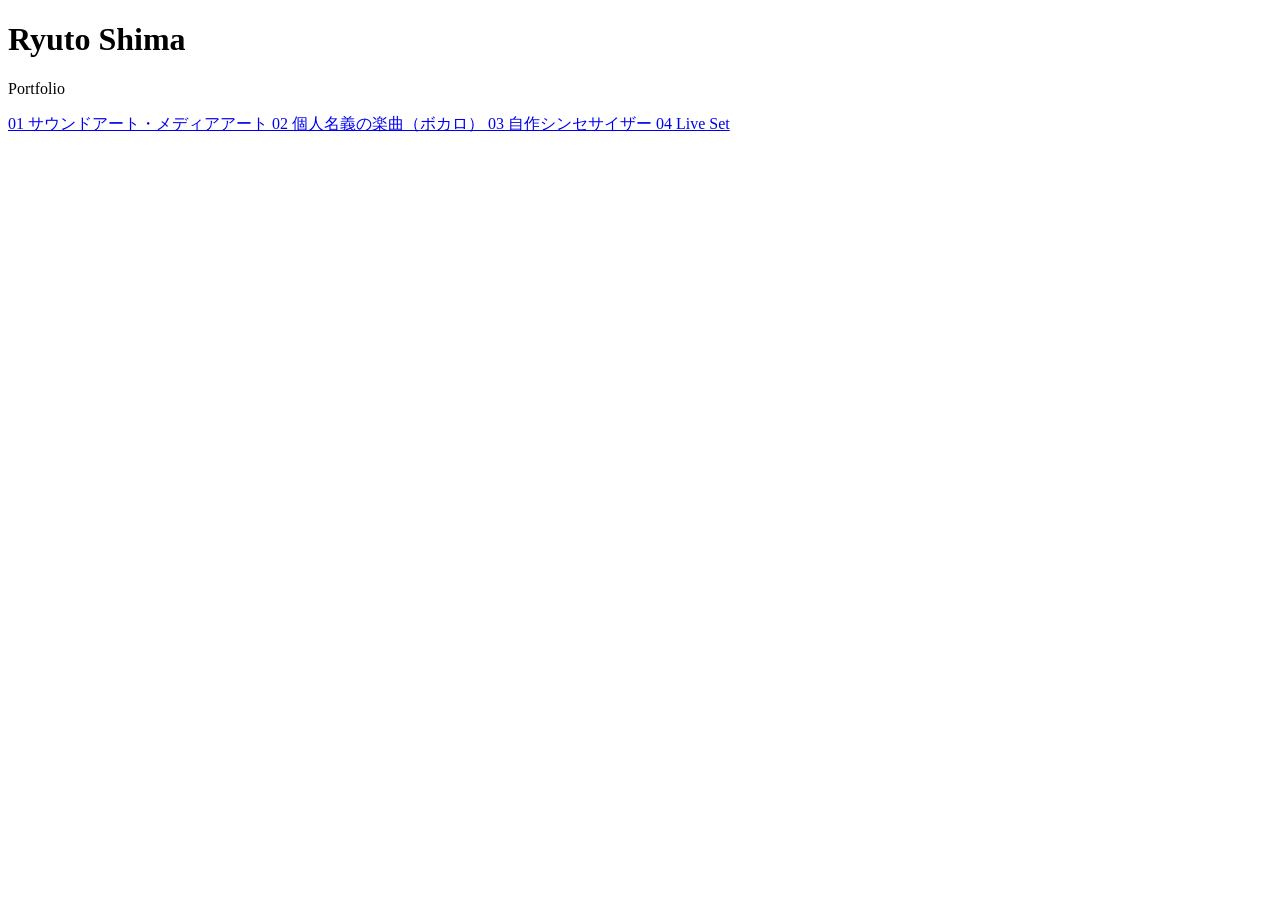
==== index.html @ 9a672da1 "Add portfolio home page" ====
<!doctype html>
<html lang="ja">
<head>
  <meta charset="utf-8">
  <meta name="viewport" content="width=device-width, initial-scale=1">
  <title>Ryuto Shima — Portfolio</title>
  <link rel="stylesheet" href="src/styles.css">
</head>
<body>
  <main class="home">
    <header class="home-header">
      <h1 class="site-title latin">Ryuto Shima</h1>
      <p class="site-subtitle latin">Portfolio</p>
    </header>

    <nav class="genre-nav" aria-label="作品ジャンル">
      <a href="genre.html?genre=sound-art">
        <span class="genre-index latin">01</span>
        <span>サウンドアート・メディアアート</span>
      </a>
      <a href="genre.html?genre=music">
        <span class="genre-index latin">02</span>
        <span>個人名義の楽曲（ボカロ）</span>
      </a>
      <a href="genre.html?genre=synth">
        <span class="genre-index latin">03</span>
        <span>自作シンセサイザー</span>
      </a>
      <a href="genre.html?genre=live-set">
        <span class="genre-index latin">04</span>
        <span class="latin">Live Set</span>
      </a>
    </nav>
  </main>
</body>
</html>
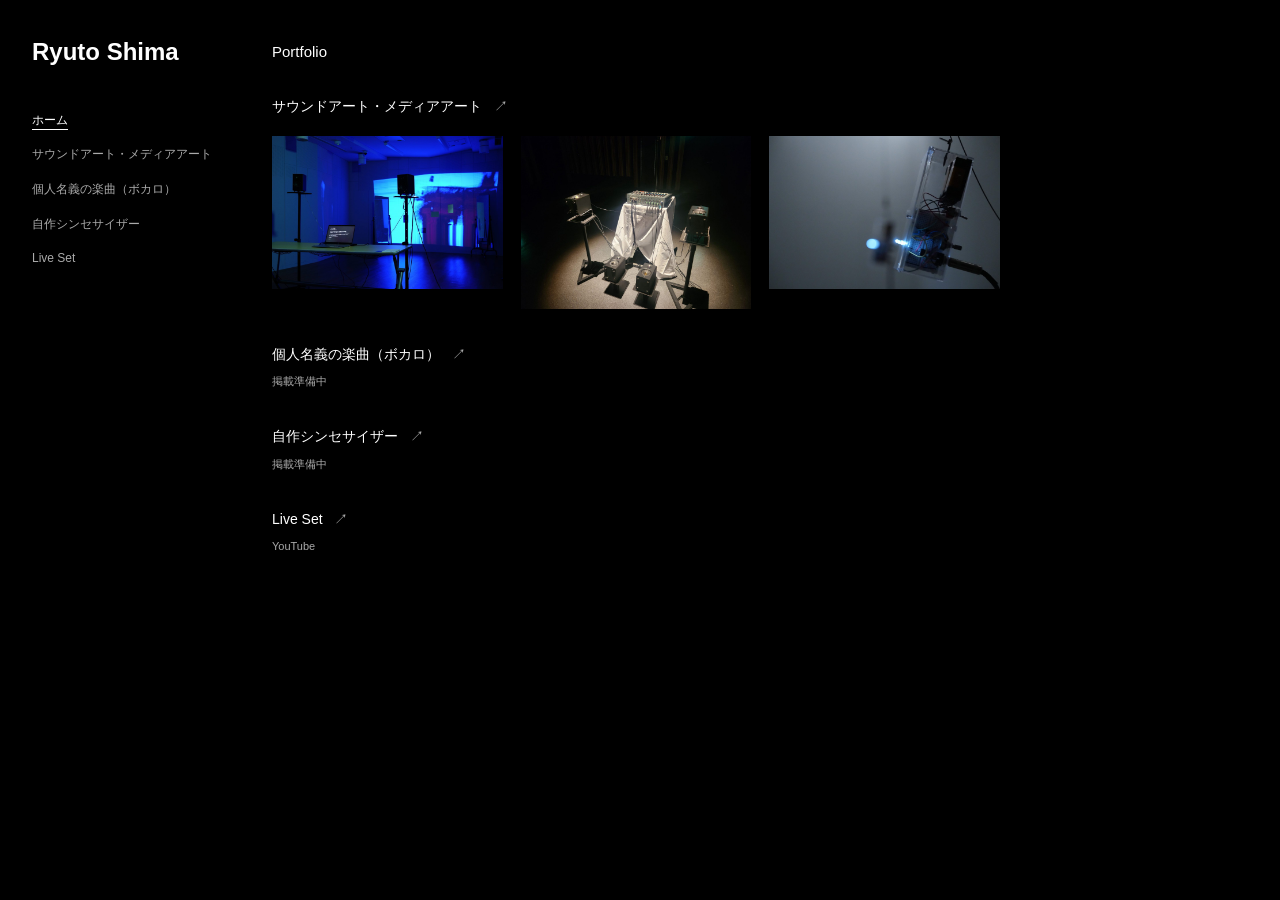
==== commit 7ca3877b: "Refine portfolio with compact grids and left navigation; document local preview" ====
--- a/index.html
+++ b/index.html
@@ -3,34 +3,50 @@
 <head>
   <meta charset="utf-8">
   <meta name="viewport" content="width=device-width, initial-scale=1">
-  <title>Ryuto Shima — Portfolio</title>
+  <title>Portfolio — Ryuto Shima</title>
   <link rel="stylesheet" href="src/styles.css">
 </head>
 <body>
-  <main class="home">
-    <header class="home-header">
-      <h1 class="site-title latin">Ryuto Shima</h1>
-      <p class="site-subtitle latin">Portfolio</p>
+  <a class="skip-link" href="#main">本文へ移動</a>
+  <div class="site-layout">
+    <header class="sidebar">
+      <a class="brand latin" href="index.html">Ryuto Shima</a>
+      <nav class="site-nav" aria-label="メインナビゲーション">
+        <a href="index.html" data-page="home">ホーム</a>
+        <a href="genre.html?genre=sound-art" data-genre="sound-art">サウンドアート・メディアアート</a>
+        <a href="genre.html?genre=music" data-genre="music">個人名義の楽曲（ボカロ）</a>
+        <a href="genre.html?genre=synth" data-genre="synth">自作シンセサイザー</a>
+        <a class="latin" href="genre.html?genre=live-set" data-genre="live-set">Live Set</a>
+      </nav>
     </header>
+    <main id="main" class="page-shell home-page" tabindex="-1">
+      <h1 class="page-title latin">Portfolio</h1>
+      <div class="genre-index">
+        <a class="genre-entry" href="genre.html?genre=sound-art">
+          <h2>サウンドアート・メディアアート <span aria-hidden="true">↗</span></h2>
+          <div class="genre-preview" aria-hidden="true">
+            <div class="work-media"><img src="assets/works/self-amplifier.jpg" alt=""></div>
+            <div class="work-media"><img src="assets/works/self-listening-circuit.jpg" alt=""></div>
+            <div class="work-media"><img src="assets/works/no-name-sound.jpg" alt=""></div>
+          </div>
+        </a>
+        <a class="genre-entry" href="genre.html?genre=music">
+          <h2>個人名義の楽曲（ボカロ） <span aria-hidden="true">↗</span></h2>
+          <p class="meta">掲載準備中</p>
+        </a>
+        <a class="genre-entry" href="genre.html?genre=synth">
+          <h2>自作シンセサイザー <span aria-hidden="true">↗</span></h2>
+          <p class="meta">掲載準備中</p>
+        </a>
+        <a class="genre-entry" href="genre.html?genre=live-set">
+          <h2 class="latin">Live Set <span aria-hidden="true">↗</span></h2>
+          <p class="meta latin">YouTube</p>
+        </a>
+      </div>
+    </main>
+  </div>
+  <script src="src/data.js"></script>
+  <script src="src/site.js"></script>
 
-    <nav class="genre-nav" aria-label="作品ジャンル">
-      <a href="genre.html?genre=sound-art">
-        <span class="genre-index latin">01</span>
-        <span>サウンドアート・メディアアート</span>
-      </a>
-      <a href="genre.html?genre=music">
-        <span class="genre-index latin">02</span>
-        <span>個人名義の楽曲（ボカロ）</span>
-      </a>
-      <a href="genre.html?genre=synth">
-        <span class="genre-index latin">03</span>
-        <span>自作シンセサイザー</span>
-      </a>
-      <a href="genre.html?genre=live-set">
-        <span class="genre-index latin">04</span>
-        <span class="latin">Live Set</span>
-      </a>
-    </nav>
-  </main>
 </body>
 </html>
--- a/src/styles.css
+++ b/src/styles.css
@@ -0,0 +1,92 @@
+* { box-sizing: border-box; }
+:root {
+  color-scheme: dark;
+  --bg: #000000;
+  --fg: #ffffff;
+  --muted: #aaaaaa;
+  --jp: "Hiragino Kaku Gothic ProN", "Yu Gothic", "YuGothic", Meiryo, sans-serif;
+  --latin: Arial, Helvetica, sans-serif;
+}
+html { background: var(--bg); }
+body {
+  margin: 0;
+  background: var(--bg);
+  color: var(--fg);
+  font-family: var(--jp);
+  font-size: 14px;
+  line-height: 1.7;
+  letter-spacing: 0;
+}
+a { color: inherit; text-decoration: none; }
+a:focus-visible { outline: 1px solid var(--fg); outline-offset: 5px; }
+.latin { font-family: var(--latin); letter-spacing: 0; }
+.skip-link { position: fixed; top: 8px; left: 8px; transform: translateY(-160%); z-index: 2; background: #000; padding: 8px; }
+.skip-link:focus { transform: none; }
+.site-layout {
+  display: grid;
+  grid-template-columns: 200px minmax(0, 1fr);
+  gap: 40px;
+  padding: 38px 32px 80px;
+}
+.sidebar { position: sticky; top: 38px; align-self: start; max-height: calc(100svh - 76px); overflow-y: auto; }
+.brand { display: inline-block; font-size: 24px; font-weight: 600; line-height: 1.2; }
+.site-nav { display: flex; flex-direction: column; align-items: flex-start; gap: 13px; margin-top: 42px; }
+.site-nav a { color: var(--muted); font-size: 12px; line-height: 1.8; overflow-wrap: anywhere; }
+.site-nav a:hover, .site-nav a[aria-current] { color: var(--fg); }
+.site-nav a[aria-current] { text-decoration: underline; text-underline-offset: 5px; }
+.page-shell { min-width: 0; padding: 0; }
+.page-title { margin: 0 0 30px; font-size: 15px; line-height: 1.8; font-weight: 500; }
+.work-grid, .genre-preview { display: grid; grid-template-columns: repeat(4, minmax(0, 1fr)); gap: 32px 18px; align-items: start; }
+.work-item { display: block; min-width: 0; }
+.work-media { aspect-ratio: 4 / 3; width: 100%; }
+.work-media img { display: block; width: 100%; height: 100%; object-fit: contain; object-position: left top; }
+.work-item-title { margin: 9px 0 0; font-size: 13px; font-weight: 500; line-height: 1.6; overflow-wrap: anywhere; }
+.work-item-title:first-child { margin-top: 0; }
+.meta { margin: 6px 0 0; color: var(--muted); font-size: 11px; line-height: 1.7; }
+.work-media + .meta { margin-top: 9px; }
+.meta + .work-item-title { margin-top: 3px; }
+.work-item:hover .work-item-title, .genre-entry:hover h2, .back-link:hover { text-decoration: underline; text-underline-offset: 4px; }
+.status-text { margin: 0; color: var(--muted); font-size: 13px; }
+.genre-index { display: flex; flex-direction: column; gap: 34px; }
+.genre-entry { display: block; }
+.genre-entry h2 { margin: 0; font-size: 14px; font-weight: 500; line-height: 1.7; }
+.genre-entry h2 span { display: inline-block; margin-left: 8px; color: var(--muted); }
+.genre-preview { margin-top: 17px; }
+.work-page { max-width: 1120px; }
+.back-link { display: inline-block; margin-bottom: 28px; color: var(--muted); font-size: 12px; }
+.work-title { margin: 0 0 28px; font-size: 22px; font-weight: 500; line-height: 1.5; overflow-wrap: anywhere; }
+.work-meta { margin: -18px 0 28px; }
+.work-stack { display: flex; flex-direction: column; align-items: flex-start; gap: 28px; }
+.work-photo { width: 100%; margin: 0; }
+.work-photo img { display: block; width: auto; max-width: 100%; height: auto; max-height: 85svh; }
+.external-link { font-size: 14px; text-decoration: underline; text-underline-offset: 5px; }
+.work-description { max-width: 44rem; font-size: 14px; line-height: 1.9; white-space: pre-line; overflow-wrap: anywhere; }
+.work-description p { margin: 0 0 1.5em; }
+.work-description p:last-child { margin-bottom: 0; }
+@media (min-width: 1440px) {
+  .work-grid, .genre-preview { grid-template-columns: repeat(5, minmax(0, 1fr)); }
+}
+@media (min-width: 761px) and (max-width: 1099px) {
+  .site-layout { grid-template-columns: 170px minmax(0, 1fr); gap: 28px; padding: 30px 24px 60px; }
+  .brand { font-size: 22px; }
+  .work-grid, .genre-preview { grid-template-columns: repeat(3, minmax(0, 1fr)); gap: 28px 16px; }
+}
+@media (max-width: 760px) {
+  .site-layout { display: block; padding: 24px 20px 48px; }
+  .sidebar { position: static; max-height: none; overflow: visible; margin-bottom: 36px; }
+  .brand { font-size: 24px; }
+  .site-nav { display: grid; grid-template-columns: repeat(2, minmax(0, 1fr)); gap: 9px 16px; margin-top: 24px; }
+  .site-nav a { width: fit-content; }
+  .site-nav [data-page="home"] { grid-column: 1 / -1; }
+  .page-title { margin-bottom: 24px; font-size: 14px; }
+  .work-grid, .genre-preview { grid-template-columns: repeat(2, minmax(0, 1fr)); gap: 24px 14px; }
+  .work-item-title { font-size: 12px; }
+  .work-title { font-size: 20px; margin-bottom: 24px; }
+  .back-link { margin-bottom: 20px; }
+  .genre-index { gap: 28px; }
+  .work-stack { gap: 24px; }
+}
+@media (max-width: 359px) {
+  .site-layout { padding-inline: 16px; }
+  .work-grid, .genre-preview, .site-nav { grid-template-columns: minmax(0, 1fr); }
+}
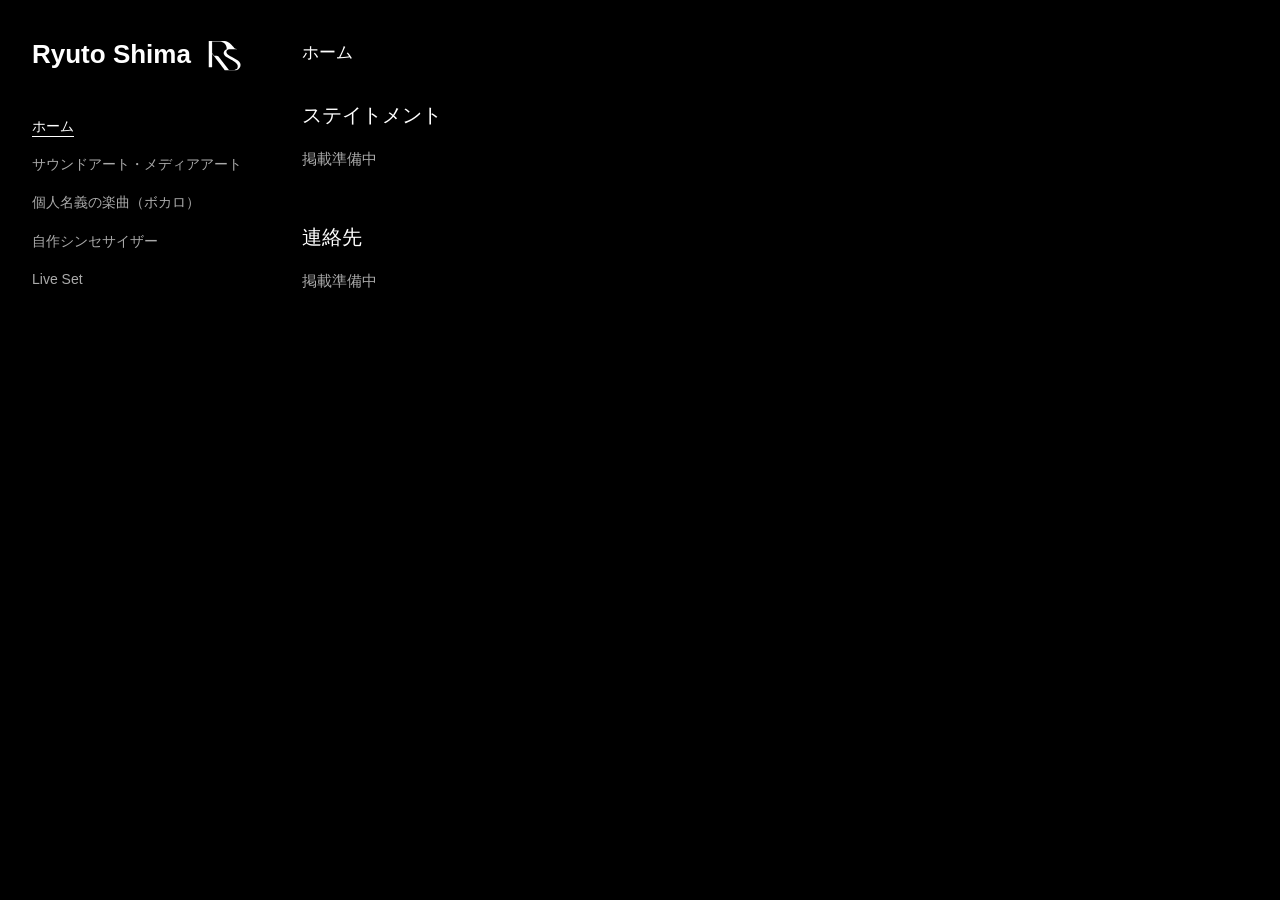
==== commit 09e7a2e5: "Make home a statement and contact page; add supplied logo and increase text sizes" ====
--- a/index.html
+++ b/index.html
@@ -10,7 +10,10 @@
   <a class="skip-link" href="#main">本文へ移動</a>
   <div class="site-layout">
     <header class="sidebar">
-      <a class="brand latin" href="index.html">Ryuto Shima</a>
+      <a class="brand latin" href="index.html">
+        <span>Ryuto Shima</span>
+        <img class="brand-logo" src="assets/brand/ryuto-shima-logo.svg" width="48" height="34" alt="">
+      </a>
       <nav class="site-nav" aria-label="メインナビゲーション">
         <a href="index.html" data-page="home">ホーム</a>
         <a href="genre.html?genre=sound-art" data-genre="sound-art">サウンドアート・メディアアート</a>
@@ -20,28 +23,18 @@
       </nav>
     </header>
     <main id="main" class="page-shell home-page" tabindex="-1">
-      <h1 class="page-title latin">Portfolio</h1>
-      <div class="genre-index">
-        <a class="genre-entry" href="genre.html?genre=sound-art">
-          <h2>サウンドアート・メディアアート <span aria-hidden="true">↗</span></h2>
-          <div class="genre-preview" aria-hidden="true">
-            <div class="work-media"><img src="assets/works/self-amplifier.jpg" alt=""></div>
-            <div class="work-media"><img src="assets/works/self-listening-circuit.jpg" alt=""></div>
-            <div class="work-media"><img src="assets/works/no-name-sound.jpg" alt=""></div>
-          </div>
-        </a>
-        <a class="genre-entry" href="genre.html?genre=music">
-          <h2>個人名義の楽曲（ボカロ） <span aria-hidden="true">↗</span></h2>
-          <p class="meta">掲載準備中</p>
-        </a>
-        <a class="genre-entry" href="genre.html?genre=synth">
-          <h2>自作シンセサイザー <span aria-hidden="true">↗</span></h2>
-          <p class="meta">掲載準備中</p>
-        </a>
-        <a class="genre-entry" href="genre.html?genre=live-set">
-          <h2 class="latin">Live Set <span aria-hidden="true">↗</span></h2>
-          <p class="meta latin">YouTube</p>
-        </a>
+      <h1 class="page-title">ホーム</h1>
+      <div class="home-sections">
+        <section class="home-section" aria-labelledby="statement-title">
+          <h2 id="statement-title" class="home-section-title">ステイトメント</h2>
+          <!-- 本人から提供されたステイトメントに差し替える。推測で補完しない。 -->
+          <p class="status-text">掲載準備中</p>
+        </section>
+        <section class="home-section" aria-labelledby="contact-title">
+          <h2 id="contact-title" class="home-section-title">連絡先</h2>
+          <!-- 公開用として指定された連絡先に差し替える。 -->
+          <p class="status-text">掲載準備中</p>
+        </section>
       </div>
     </main>
   </div>
--- a/src/styles.css
+++ b/src/styles.css
@@ -13,7 +13,7 @@
   background: var(--bg);
   color: var(--fg);
   font-family: var(--jp);
-  font-size: 14px;
+  font-size: 16px;
   line-height: 1.7;
   letter-spacing: 0;
 }
@@ -24,69 +24,70 @@
 .skip-link:focus { transform: none; }
 .site-layout {
   display: grid;
-  grid-template-columns: 200px minmax(0, 1fr);
+  grid-template-columns: 230px minmax(0, 1fr);
   gap: 40px;
   padding: 38px 32px 80px;
 }
 .sidebar { position: sticky; top: 38px; align-self: start; max-height: calc(100svh - 76px); overflow-y: auto; }
-.brand { display: inline-block; font-size: 24px; font-weight: 600; line-height: 1.2; }
+.brand { display: inline-flex; align-items: center; gap: 10px; max-width: 100%; font-size: 26px; font-weight: 600; line-height: 1.2; }
+.brand span { white-space: nowrap; }
+.brand-logo { display: block; width: 48px; height: 34px; flex: 0 0 48px; object-fit: contain; }
 .site-nav { display: flex; flex-direction: column; align-items: flex-start; gap: 13px; margin-top: 42px; }
-.site-nav a { color: var(--muted); font-size: 12px; line-height: 1.8; overflow-wrap: anywhere; }
+.site-nav a { color: var(--muted); font-size: 14px; line-height: 1.8; overflow-wrap: anywhere; }
 .site-nav a:hover, .site-nav a[aria-current] { color: var(--fg); }
 .site-nav a[aria-current] { text-decoration: underline; text-underline-offset: 5px; }
 .page-shell { min-width: 0; padding: 0; }
-.page-title { margin: 0 0 30px; font-size: 15px; line-height: 1.8; font-weight: 500; }
-.work-grid, .genre-preview { display: grid; grid-template-columns: repeat(4, minmax(0, 1fr)); gap: 32px 18px; align-items: start; }
+.page-title { margin: 0 0 30px; font-size: 17px; line-height: 1.8; font-weight: 500; }
+.work-grid { display: grid; grid-template-columns: repeat(4, minmax(0, 1fr)); gap: 32px 18px; align-items: start; }
 .work-item { display: block; min-width: 0; }
 .work-media { aspect-ratio: 4 / 3; width: 100%; }
 .work-media img { display: block; width: 100%; height: 100%; object-fit: contain; object-position: left top; }
-.work-item-title { margin: 9px 0 0; font-size: 13px; font-weight: 500; line-height: 1.6; overflow-wrap: anywhere; }
+.work-item-title { margin: 9px 0 0; font-size: 15px; font-weight: 500; line-height: 1.6; overflow-wrap: anywhere; }
 .work-item-title:first-child { margin-top: 0; }
-.meta { margin: 6px 0 0; color: var(--muted); font-size: 11px; line-height: 1.7; }
+.meta { margin: 6px 0 0; color: var(--muted); font-size: 13px; line-height: 1.7; }
 .work-media + .meta { margin-top: 9px; }
 .meta + .work-item-title { margin-top: 3px; }
-.work-item:hover .work-item-title, .genre-entry:hover h2, .back-link:hover { text-decoration: underline; text-underline-offset: 4px; }
-.status-text { margin: 0; color: var(--muted); font-size: 13px; }
-.genre-index { display: flex; flex-direction: column; gap: 34px; }
-.genre-entry { display: block; }
-.genre-entry h2 { margin: 0; font-size: 14px; font-weight: 500; line-height: 1.7; }
-.genre-entry h2 span { display: inline-block; margin-left: 8px; color: var(--muted); }
-.genre-preview { margin-top: 17px; }
+.work-item:hover .work-item-title, .back-link:hover { text-decoration: underline; text-underline-offset: 4px; }
+.status-text { margin: 0; color: var(--muted); font-size: 15px; }
+.home-sections { display: flex; flex-direction: column; gap: 48px; max-width: 44rem; }
+.home-section-title { margin: 0 0 14px; font-size: 20px; font-weight: 500; line-height: 1.6; }
+.home-section p { margin: 0; line-height: 1.9; overflow-wrap: anywhere; }
+.home-section a { text-decoration: underline; text-underline-offset: 4px; }
 .work-page { max-width: 1120px; }
-.back-link { display: inline-block; margin-bottom: 28px; color: var(--muted); font-size: 12px; }
-.work-title { margin: 0 0 28px; font-size: 22px; font-weight: 500; line-height: 1.5; overflow-wrap: anywhere; }
+.back-link { display: inline-block; margin-bottom: 28px; color: var(--muted); font-size: 14px; }
+.work-title { margin: 0 0 28px; font-size: 24px; font-weight: 500; line-height: 1.5; overflow-wrap: anywhere; }
 .work-meta { margin: -18px 0 28px; }
 .work-stack { display: flex; flex-direction: column; align-items: flex-start; gap: 28px; }
 .work-photo { width: 100%; margin: 0; }
 .work-photo img { display: block; width: auto; max-width: 100%; height: auto; max-height: 85svh; }
-.external-link { font-size: 14px; text-decoration: underline; text-underline-offset: 5px; }
-.work-description { max-width: 44rem; font-size: 14px; line-height: 1.9; white-space: pre-line; overflow-wrap: anywhere; }
+.external-link { font-size: 16px; text-decoration: underline; text-underline-offset: 5px; }
+.work-description { max-width: 44rem; font-size: 16px; line-height: 1.9; white-space: pre-line; overflow-wrap: anywhere; }
 .work-description p { margin: 0 0 1.5em; }
 .work-description p:last-child { margin-bottom: 0; }
 @media (min-width: 1440px) {
-  .work-grid, .genre-preview { grid-template-columns: repeat(5, minmax(0, 1fr)); }
+  .work-grid { grid-template-columns: repeat(5, minmax(0, 1fr)); }
 }
 @media (min-width: 761px) and (max-width: 1099px) {
-  .site-layout { grid-template-columns: 170px minmax(0, 1fr); gap: 28px; padding: 30px 24px 60px; }
-  .brand { font-size: 22px; }
-  .work-grid, .genre-preview { grid-template-columns: repeat(3, minmax(0, 1fr)); gap: 28px 16px; }
+  .site-layout { grid-template-columns: 210px minmax(0, 1fr); gap: 28px; padding: 30px 24px 60px; }
+  .brand { font-size: 24px; gap: 8px; }
+  .brand-logo { width: 40px; height: 29px; flex-basis: 40px; }
+  .work-grid { grid-template-columns: repeat(3, minmax(0, 1fr)); gap: 28px 16px; }
 }
 @media (max-width: 760px) {
   .site-layout { display: block; padding: 24px 20px 48px; }
   .sidebar { position: static; max-height: none; overflow: visible; margin-bottom: 36px; }
-  .brand { font-size: 24px; }
+  .brand { font-size: 26px; }
   .site-nav { display: grid; grid-template-columns: repeat(2, minmax(0, 1fr)); gap: 9px 16px; margin-top: 24px; }
   .site-nav a { width: fit-content; }
   .site-nav [data-page="home"] { grid-column: 1 / -1; }
-  .page-title { margin-bottom: 24px; font-size: 14px; }
-  .work-grid, .genre-preview { grid-template-columns: repeat(2, minmax(0, 1fr)); gap: 24px 14px; }
-  .work-item-title { font-size: 12px; }
-  .work-title { font-size: 20px; margin-bottom: 24px; }
+  .page-title { margin-bottom: 24px; font-size: 16px; }
+  .work-grid { grid-template-columns: repeat(2, minmax(0, 1fr)); gap: 24px 14px; }
+  .work-item-title { font-size: 14px; }
+  .work-title { font-size: 22px; margin-bottom: 24px; }
   .back-link { margin-bottom: 20px; }
-  .genre-index { gap: 28px; }
   .work-stack { gap: 24px; }
 }
 @media (max-width: 359px) {
   .site-layout { padding-inline: 16px; }
-  .work-grid, .genre-preview, .site-nav { grid-template-columns: minmax(0, 1fr); }
+  .work-grid, .site-nav { grid-template-columns: minmax(0, 1fr); }
 }
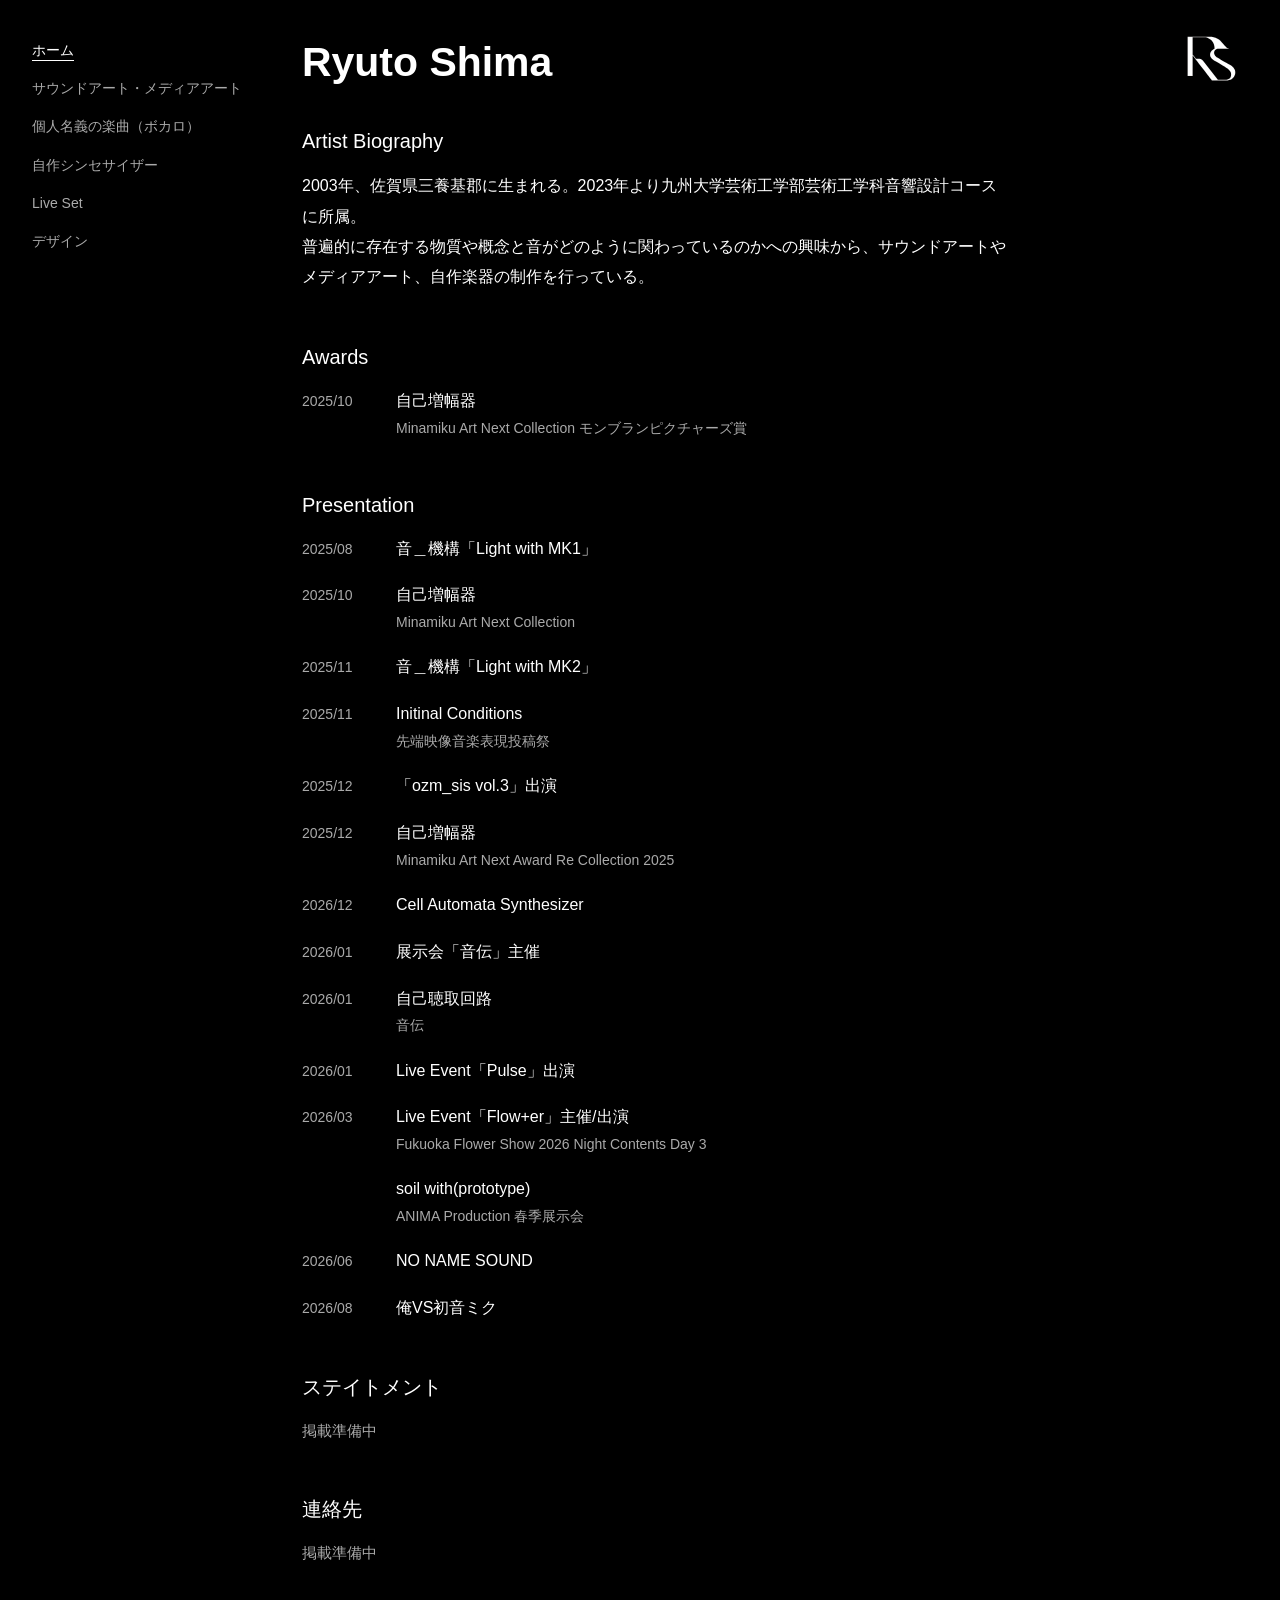
==== commit 90620df3: "Add supplied artist biography and presentation history; add design genre and simplify branding" ====
--- a/index.html
+++ b/index.html
@@ -8,23 +8,56 @@
 </head>
 <body>
   <a class="skip-link" href="#main">本文へ移動</a>
+  <header class="site-header">
+    <a class="brand" href="index.html" aria-label="Ryuto Shima — ホーム">
+      <img class="brand-logo" src="assets/brand/ryuto-shima-logo.svg" width="72" height="51" alt="">
+    </a>
+  </header>
   <div class="site-layout">
-    <header class="sidebar">
-      <a class="brand latin" href="index.html">
-        <span>Ryuto Shima</span>
-        <img class="brand-logo" src="assets/brand/ryuto-shima-logo.svg" width="48" height="34" alt="">
-      </a>
+    <aside class="sidebar">
       <nav class="site-nav" aria-label="メインナビゲーション">
         <a href="index.html" data-page="home">ホーム</a>
         <a href="genre.html?genre=sound-art" data-genre="sound-art">サウンドアート・メディアアート</a>
         <a href="genre.html?genre=music" data-genre="music">個人名義の楽曲（ボカロ）</a>
         <a href="genre.html?genre=synth" data-genre="synth">自作シンセサイザー</a>
         <a class="latin" href="genre.html?genre=live-set" data-genre="live-set">Live Set</a>
+        <a href="genre.html?genre=design" data-genre="design">デザイン</a>
       </nav>
-    </header>
+    </aside>
     <main id="main" class="page-shell home-page" tabindex="-1">
-      <h1 class="page-title">ホーム</h1>
+      <h1 class="home-title latin">Ryuto Shima</h1>
+      <!-- ホーム用アイコン画像は今回未着。受領後、名義とArtist Biographyの間に追加する。 -->
       <div class="home-sections">
+        <section class="home-section" aria-labelledby="biography-title">
+          <h2 id="biography-title" class="home-section-title latin">Artist Biography</h2>
+          <p>2003年、佐賀県三養基郡に生まれる。2023年より九州大学芸術工学部芸術工学科音響設計コースに所属。<br>
+          普遍的に存在する物質や概念と音がどのように関わっているのかへの興味から、サウンドアートやメディアアート、自作楽器の制作を行っている。</p>
+        </section>
+        <section class="home-section" aria-labelledby="awards-title">
+          <h2 id="awards-title" class="home-section-title latin">Awards</h2>
+          <ul class="history-list">
+            <li><time class="history-date latin" datetime="2025-10">2025/10</time><div><span>自己増幅器</span><span class="history-detail">Minamiku Art Next Collection モンブランピクチャーズ賞</span></div></li>
+          </ul>
+        </section>
+        <section class="home-section" aria-labelledby="presentation-title">
+          <h2 id="presentation-title" class="home-section-title latin">Presentation</h2>
+          <ul class="history-list">
+            <li><time class="history-date latin" datetime="2025-08">2025/08</time><div><span>音＿機構「Light with MK1」</span></div></li>
+            <li><time class="history-date latin" datetime="2025-10">2025/10</time><div><span>自己増幅器</span><span class="history-detail latin">Minamiku Art Next Collection</span></div></li>
+            <li><time class="history-date latin" datetime="2025-11">2025/11</time><div><span>音＿機構「Light with MK2」</span></div></li>
+            <li><time class="history-date latin" datetime="2025-11">2025/11</time><div><span class="latin">Initinal Conditions</span><span class="history-detail">先端映像音楽表現投稿祭</span></div></li>
+            <li><time class="history-date latin" datetime="2025-12">2025/12</time><div><span>「ozm_sis vol.3」出演</span></div></li>
+            <li><time class="history-date latin" datetime="2025-12">2025/12</time><div><span>自己増幅器</span><span class="history-detail latin">Minamiku Art Next Award Re Collection 2025</span></div></li>
+            <li><time class="history-date latin" datetime="2026-12">2026/12</time><div><span class="latin">Cell Automata Synthesizer</span></div></li>
+            <li><time class="history-date latin" datetime="2026-01">2026/01</time><div><span>展示会「音伝」主催</span></div></li>
+            <li><time class="history-date latin" datetime="2026-01">2026/01</time><div><span>自己聴取回路</span><span class="history-detail">音伝</span></div></li>
+            <li><time class="history-date latin" datetime="2026-01">2026/01</time><div><span>Live Event「Pulse」出演</span></div></li>
+            <li><time class="history-date latin" datetime="2026-03">2026/03</time><div><span>Live Event「Flow+er」主催/出演</span><span class="history-detail latin">Fukuoka Flower Show 2026 Night Contents Day 3</span></div></li>
+            <li><span class="history-date" aria-hidden="true"></span><div><span class="latin">soil with(prototype)</span><span class="history-detail">ANIMA Production 春季展示会</span></div></li>
+            <li><time class="history-date latin" datetime="2026-06">2026/06</time><div><span class="latin">NO NAME SOUND</span></div></li>
+            <li><time class="history-date latin" datetime="2026-08">2026/08</time><div><span>俺VS初音ミク</span></div></li>
+          </ul>
+        </section>
         <section class="home-section" aria-labelledby="statement-title">
           <h2 id="statement-title" class="home-section-title">ステイトメント</h2>
           <!-- 本人から提供されたステイトメントに差し替える。推測で補完しない。 -->
--- a/src/styles.css
+++ b/src/styles.css
@@ -29,15 +29,15 @@
   padding: 38px 32px 80px;
 }
 .sidebar { position: sticky; top: 38px; align-self: start; max-height: calc(100svh - 76px); overflow-y: auto; }
-.brand { display: inline-flex; align-items: center; gap: 10px; max-width: 100%; font-size: 26px; font-weight: 600; line-height: 1.2; }
-.brand span { white-space: nowrap; }
-.brand-logo { display: block; width: 48px; height: 34px; flex: 0 0 48px; object-fit: contain; }
-.site-nav { display: flex; flex-direction: column; align-items: flex-start; gap: 13px; margin-top: 42px; }
+.site-header { position: absolute; top: 32px; right: 32px; }
+.brand { display: block; }
+.brand-logo { display: block; width: 72px; height: 51px; object-fit: contain; }
+.site-nav { display: flex; flex-direction: column; align-items: flex-start; gap: 13px; margin-top: 0; }
 .site-nav a { color: var(--muted); font-size: 14px; line-height: 1.8; overflow-wrap: anywhere; }
 .site-nav a:hover, .site-nav a[aria-current] { color: var(--fg); }
 .site-nav a[aria-current] { text-decoration: underline; text-underline-offset: 5px; }
 .page-shell { min-width: 0; padding: 0; }
-.page-title { margin: 0 0 30px; font-size: 17px; line-height: 1.8; font-weight: 500; }
+.page-title { padding-right: 80px; margin: 0 0 30px; font-size: 17px; line-height: 1.8; font-weight: 500; }
 .work-grid { display: grid; grid-template-columns: repeat(4, minmax(0, 1fr)); gap: 32px 18px; align-items: start; }
 .work-item { display: block; min-width: 0; }
 .work-media { aspect-ratio: 4 / 3; width: 100%; }
@@ -49,11 +49,17 @@
 .meta + .work-item-title { margin-top: 3px; }
 .work-item:hover .work-item-title, .back-link:hover { text-decoration: underline; text-underline-offset: 4px; }
 .status-text { margin: 0; color: var(--muted); font-size: 15px; }
+.home-title { margin: 0 0 38px; padding-right: 80px; font-size: clamp(32px, 3.2vw, 44px); font-weight: 600; line-height: 1.2; }
+.history-list { list-style: none; margin: 0; padding: 0; display: grid; gap: 18px; }
+.history-list li { display: grid; grid-template-columns: 76px minmax(0, 1fr); gap: 18px; align-items: baseline; line-height: 1.8; }
+.history-date { font-size: 14px; color: var(--muted); white-space: nowrap; }
+.history-list li > div { min-width: 0; overflow-wrap: anywhere; }
+.history-detail { display: block; color: var(--muted); font-size: 14px; }
 .home-sections { display: flex; flex-direction: column; gap: 48px; max-width: 44rem; }
 .home-section-title { margin: 0 0 14px; font-size: 20px; font-weight: 500; line-height: 1.6; }
 .home-section p { margin: 0; line-height: 1.9; overflow-wrap: anywhere; }
 .home-section a { text-decoration: underline; text-underline-offset: 4px; }
-.work-page { max-width: 1120px; }
+.work-page { max-width: 1120px; padding-top: 56px; }
 .back-link { display: inline-block; margin-bottom: 28px; color: var(--muted); font-size: 14px; }
 .work-title { margin: 0 0 28px; font-size: 24px; font-weight: 500; line-height: 1.5; overflow-wrap: anywhere; }
 .work-meta { margin: -18px 0 28px; }
@@ -69,23 +75,26 @@
 }
 @media (min-width: 761px) and (max-width: 1099px) {
   .site-layout { grid-template-columns: 210px minmax(0, 1fr); gap: 28px; padding: 30px 24px 60px; }
-  .brand { font-size: 24px; gap: 8px; }
-  .brand-logo { width: 40px; height: 29px; flex-basis: 40px; }
   .work-grid { grid-template-columns: repeat(3, minmax(0, 1fr)); gap: 28px 16px; }
 }
 @media (max-width: 760px) {
+  .site-header { top: 20px; right: 20px; }
+  .brand-logo { width: 64px; height: 45px; }
+  .home-title { padding-right: 0; font-size: 34px; margin-bottom: 32px; }
+  .home-sections { gap: 38px; }
+  .history-list li { grid-template-columns: 66px minmax(0, 1fr); gap: 12px; }
   .site-layout { display: block; padding: 24px 20px 48px; }
   .sidebar { position: static; max-height: none; overflow: visible; margin-bottom: 36px; }
-  .brand { font-size: 26px; }
   .site-nav { display: grid; grid-template-columns: repeat(2, minmax(0, 1fr)); gap: 9px 16px; margin-top: 24px; }
   .site-nav a { width: fit-content; }
-  .site-nav [data-page="home"] { grid-column: 1 / -1; }
+  .site-nav [data-page="home"] { grid-column: 1 / -1; max-width: calc(100% - 72px); }
   .page-title { margin-bottom: 24px; font-size: 16px; }
   .work-grid { grid-template-columns: repeat(2, minmax(0, 1fr)); gap: 24px 14px; }
   .work-item-title { font-size: 14px; }
   .work-title { font-size: 22px; margin-bottom: 24px; }
   .back-link { margin-bottom: 20px; }
   .work-stack { gap: 24px; }
+  .work-page { padding-top: 0; }
 }
 @media (max-width: 359px) {
   .site-layout { padding-inline: 16px; }
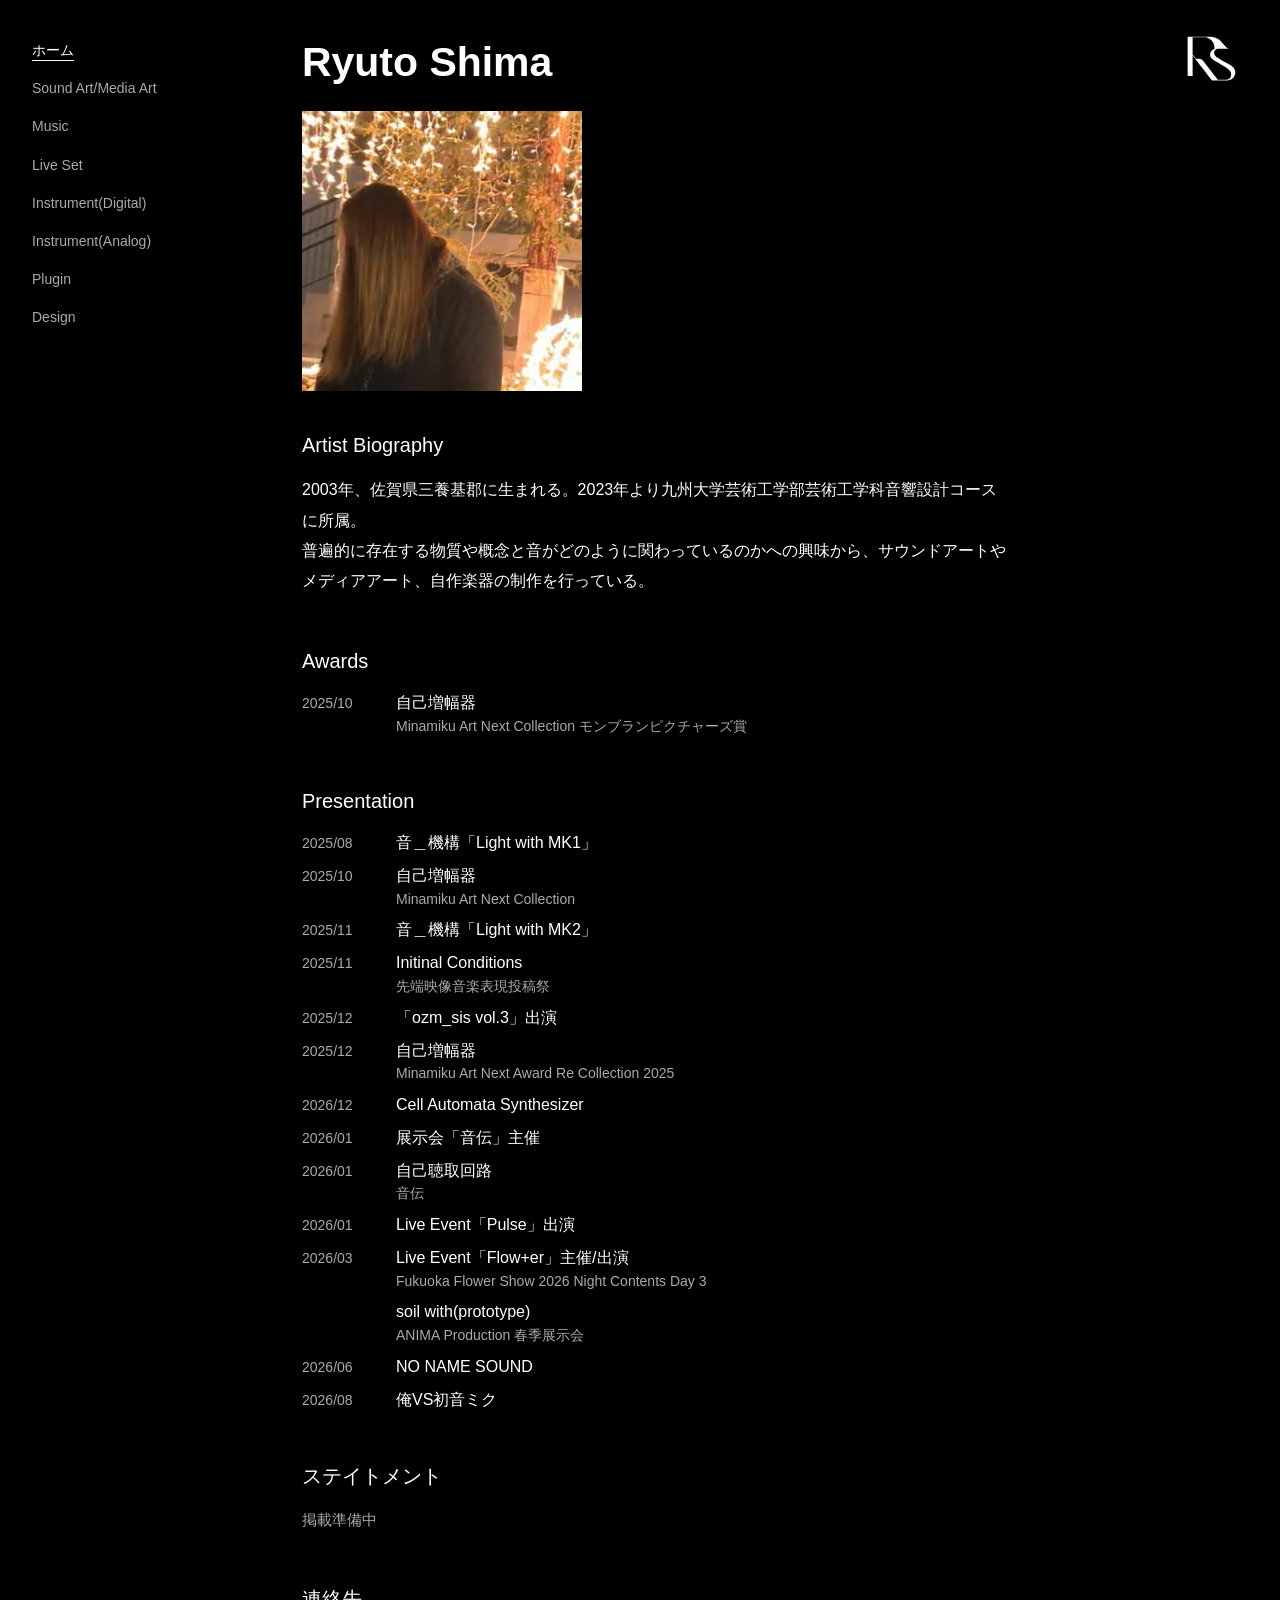
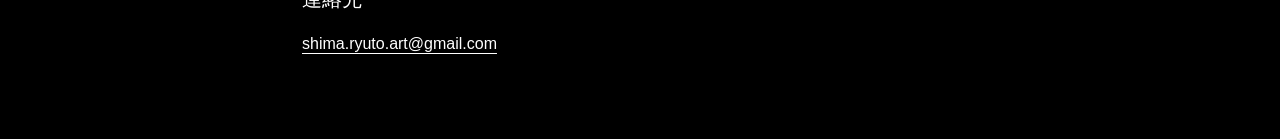
==== commit bb2e420e: "Update portfolio categories, homepage photo and contact details" ====
--- a/index.html
+++ b/index.html
@@ -17,16 +17,18 @@
     <aside class="sidebar">
       <nav class="site-nav" aria-label="メインナビゲーション">
         <a href="index.html" data-page="home">ホーム</a>
-        <a href="genre.html?genre=sound-art" data-genre="sound-art">サウンドアート・メディアアート</a>
-        <a href="genre.html?genre=music" data-genre="music">個人名義の楽曲（ボカロ）</a>
-        <a href="genre.html?genre=synth" data-genre="synth">自作シンセサイザー</a>
+        <a class="latin" href="genre.html?genre=sound-art" data-genre="sound-art">Sound Art/Media Art</a>
+        <a class="latin" href="genre.html?genre=music" data-genre="music">Music</a>
         <a class="latin" href="genre.html?genre=live-set" data-genre="live-set">Live Set</a>
-        <a href="genre.html?genre=design" data-genre="design">デザイン</a>
+        <a class="latin" href="genre.html?genre=instrument-digital" data-genre="instrument-digital">Instrument(Digital)</a>
+        <a class="latin" href="genre.html?genre=instrument-analog" data-genre="instrument-analog">Instrument(Analog)</a>
+        <a class="latin" href="genre.html?genre=plugin" data-genre="plugin">Plugin</a>
+        <a class="latin" href="genre.html?genre=design" data-genre="design">Design</a>
       </nav>
     </aside>
     <main id="main" class="page-shell home-page" tabindex="-1">
       <h1 class="home-title latin">Ryuto Shima</h1>
-      <!-- ホーム用アイコン画像は今回未着。受領後、名義とArtist Biographyの間に追加する。 -->
+      <img class="home-image" src="assets/home/home-photo.avif" width="300" height="300" alt="ホーム掲載写真" decoding="async">
       <div class="home-sections">
         <section class="home-section" aria-labelledby="biography-title">
           <h2 id="biography-title" class="home-section-title latin">Artist Biography</h2>
@@ -65,8 +67,7 @@
         </section>
         <section class="home-section" aria-labelledby="contact-title">
           <h2 id="contact-title" class="home-section-title">連絡先</h2>
-          <!-- 公開用として指定された連絡先に差し替える。 -->
-          <p class="status-text">掲載準備中</p>
+          <p><a class="latin" href="mailto:shima.ryuto.art@gmail.com">shima.ryuto.art@gmail.com</a></p>
         </section>
       </div>
     </main>
--- a/src/styles.css
+++ b/src/styles.css
@@ -49,12 +49,13 @@
 .meta + .work-item-title { margin-top: 3px; }
 .work-item:hover .work-item-title, .back-link:hover { text-decoration: underline; text-underline-offset: 4px; }
 .status-text { margin: 0; color: var(--muted); font-size: 15px; }
-.home-title { margin: 0 0 38px; padding-right: 80px; font-size: clamp(32px, 3.2vw, 44px); font-weight: 600; line-height: 1.2; }
-.history-list { list-style: none; margin: 0; padding: 0; display: grid; gap: 18px; }
-.history-list li { display: grid; grid-template-columns: 76px minmax(0, 1fr); gap: 18px; align-items: baseline; line-height: 1.8; }
+.home-title { margin: 0 0 24px; padding-right: 80px; font-size: clamp(32px, 3.2vw, 44px); font-weight: 600; line-height: 1.2; }
+.home-image { display: block; width: min(280px, 100%); height: auto; margin: 0 0 38px; }
+.history-list { list-style: none; margin: 0; padding: 0; display: grid; gap: 8px; }
+.history-list li { display: grid; grid-template-columns: 76px minmax(0, 1fr); gap: 18px; align-items: baseline; line-height: 1.55; }
 .history-date { font-size: 14px; color: var(--muted); white-space: nowrap; }
 .history-list li > div { min-width: 0; overflow-wrap: anywhere; }
-.history-detail { display: block; color: var(--muted); font-size: 14px; }
+.history-detail { display: block; color: var(--muted); font-size: 14px; line-height: 1.55; }
 .home-sections { display: flex; flex-direction: column; gap: 48px; max-width: 44rem; }
 .home-section-title { margin: 0 0 14px; font-size: 20px; font-weight: 500; line-height: 1.6; }
 .home-section p { margin: 0; line-height: 1.9; overflow-wrap: anywhere; }
@@ -80,7 +81,8 @@
 @media (max-width: 760px) {
   .site-header { top: 20px; right: 20px; }
   .brand-logo { width: 64px; height: 45px; }
-  .home-title { padding-right: 0; font-size: 34px; margin-bottom: 32px; }
+  .home-title { padding-right: 0; font-size: 34px; margin-bottom: 24px; }
+  .home-image { width: min(260px, 100%); margin-bottom: 30px; }
   .home-sections { gap: 38px; }
   .history-list li { grid-template-columns: 66px minmax(0, 1fr); gap: 12px; }
   .site-layout { display: block; padding: 24px 20px 48px; }
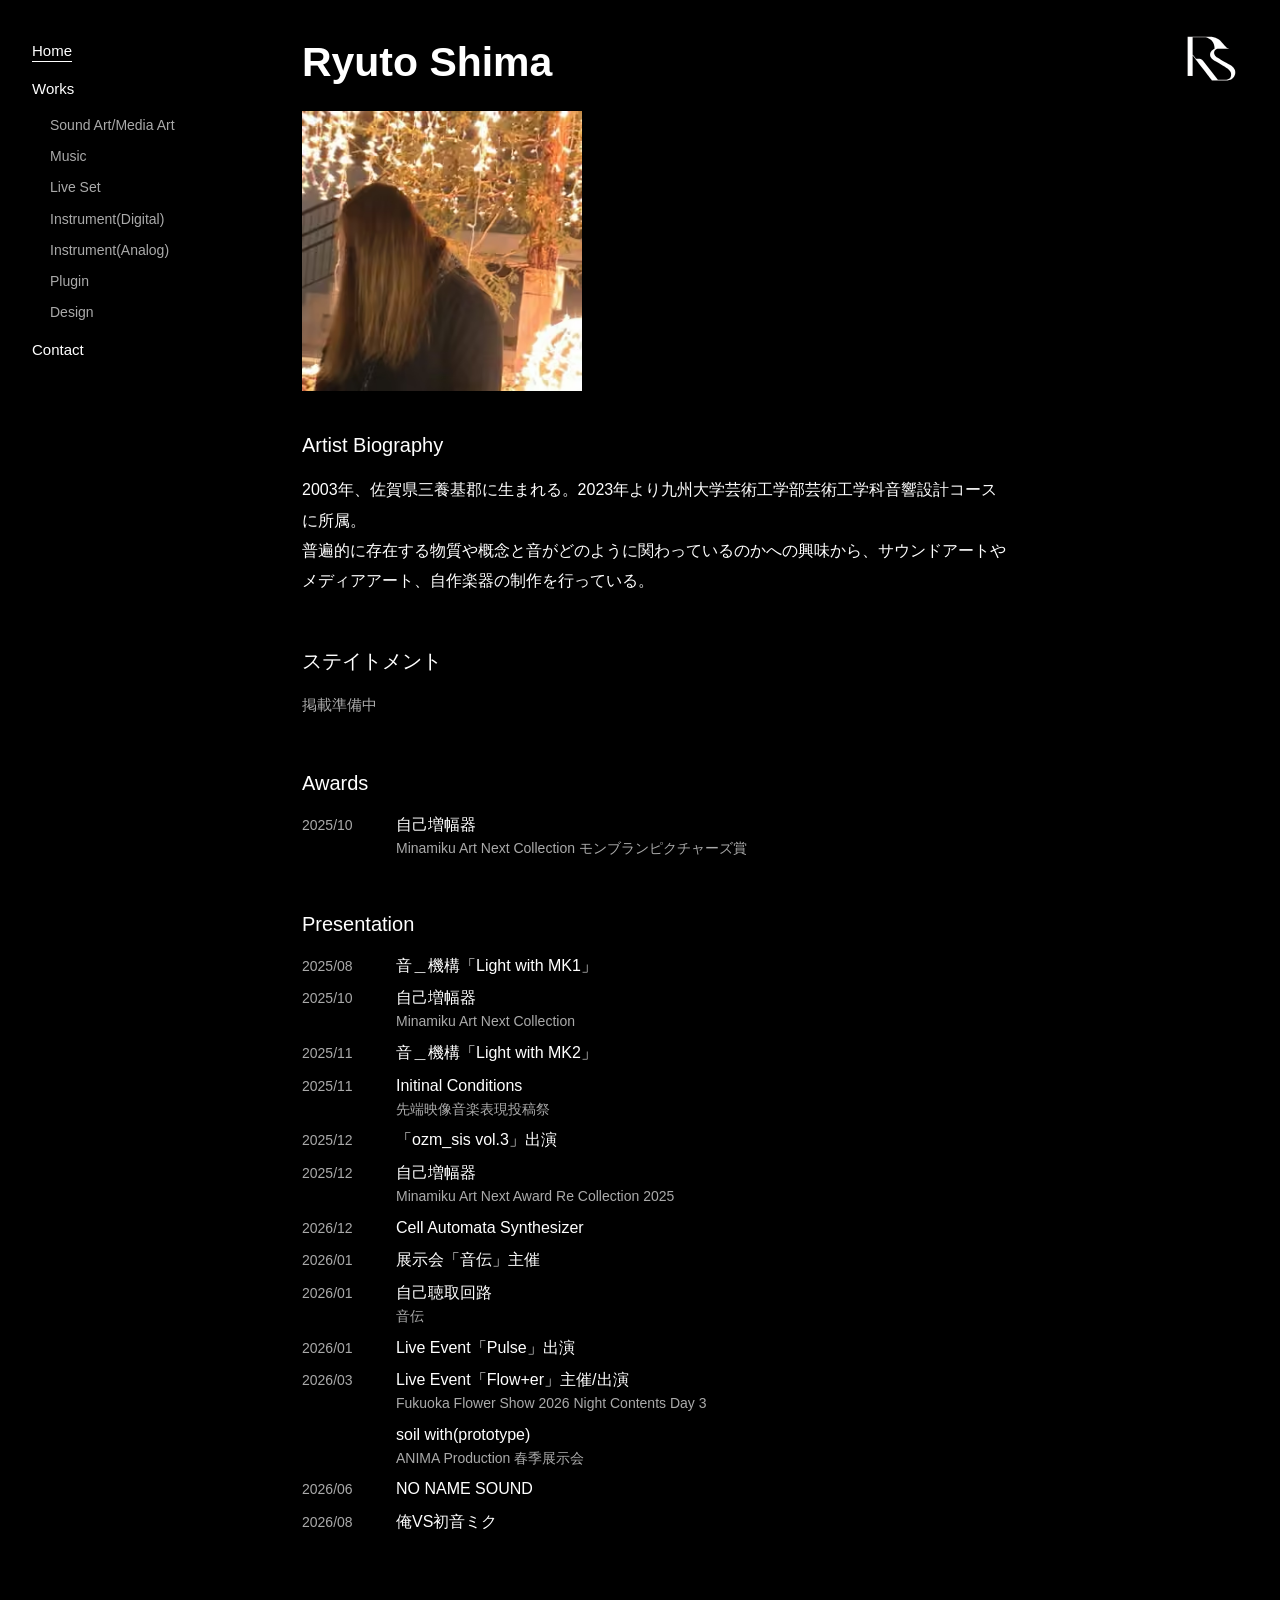
==== commit a0fd5081: "Organize Works navigation, add requested work entries and Contact page" ====
--- a/index.html
+++ b/index.html
@@ -15,16 +15,7 @@
   </header>
   <div class="site-layout">
     <aside class="sidebar">
-      <nav class="site-nav" aria-label="メインナビゲーション">
-        <a href="index.html" data-page="home">ホーム</a>
-        <a class="latin" href="genre.html?genre=sound-art" data-genre="sound-art">Sound Art/Media Art</a>
-        <a class="latin" href="genre.html?genre=music" data-genre="music">Music</a>
-        <a class="latin" href="genre.html?genre=live-set" data-genre="live-set">Live Set</a>
-        <a class="latin" href="genre.html?genre=instrument-digital" data-genre="instrument-digital">Instrument(Digital)</a>
-        <a class="latin" href="genre.html?genre=instrument-analog" data-genre="instrument-analog">Instrument(Analog)</a>
-        <a class="latin" href="genre.html?genre=plugin" data-genre="plugin">Plugin</a>
-        <a class="latin" href="genre.html?genre=design" data-genre="design">Design</a>
-      </nav>
+      <nav class="site-nav" id="site-nav" aria-label="メインナビゲーション"></nav>
     </aside>
     <main id="main" class="page-shell home-page" tabindex="-1">
       <h1 class="home-title latin">Ryuto Shima</h1>
@@ -34,6 +25,11 @@
           <h2 id="biography-title" class="home-section-title latin">Artist Biography</h2>
           <p>2003年、佐賀県三養基郡に生まれる。2023年より九州大学芸術工学部芸術工学科音響設計コースに所属。<br>
           普遍的に存在する物質や概念と音がどのように関わっているのかへの興味から、サウンドアートやメディアアート、自作楽器の制作を行っている。</p>
+        </section>
+        <section class="home-section" aria-labelledby="statement-title">
+          <h2 id="statement-title" class="home-section-title">ステイトメント</h2>
+          <!-- 本人から提供されたステイトメントに差し替える。推測で補完しない。 -->
+          <p class="status-text">掲載準備中</p>
         </section>
         <section class="home-section" aria-labelledby="awards-title">
           <h2 id="awards-title" class="home-section-title latin">Awards</h2>
@@ -60,15 +56,6 @@
             <li><time class="history-date latin" datetime="2026-08">2026/08</time><div><span>俺VS初音ミク</span></div></li>
           </ul>
         </section>
-        <section class="home-section" aria-labelledby="statement-title">
-          <h2 id="statement-title" class="home-section-title">ステイトメント</h2>
-          <!-- 本人から提供されたステイトメントに差し替える。推測で補完しない。 -->
-          <p class="status-text">掲載準備中</p>
-        </section>
-        <section class="home-section" aria-labelledby="contact-title">
-          <h2 id="contact-title" class="home-section-title">連絡先</h2>
-          <p><a class="latin" href="mailto:shima.ryuto.art@gmail.com">shima.ryuto.art@gmail.com</a></p>
-        </section>
       </div>
     </main>
   </div>
--- a/src/styles.css
+++ b/src/styles.css
@@ -32,7 +32,10 @@
 .site-header { position: absolute; top: 32px; right: 32px; }
 .brand { display: block; }
 .brand-logo { display: block; width: 72px; height: 51px; object-fit: contain; }
-.site-nav { display: flex; flex-direction: column; align-items: flex-start; gap: 13px; margin-top: 0; }
+.site-nav { display: flex; flex-direction: column; align-items: flex-start; gap: 12px; margin-top: 0; }
+.nav-subgroup { display: flex; flex-direction: column; align-items: flex-start; gap: 6px; padding-left: 18px; }
+.site-nav .nav-top { color: var(--fg); font-size: 15px; line-height: 1.7; }
+.site-nav .nav-ancestor-current { color: var(--fg); }
 .site-nav a { color: var(--muted); font-size: 14px; line-height: 1.8; overflow-wrap: anywhere; }
 .site-nav a:hover, .site-nav a[aria-current] { color: var(--fg); }
 .site-nav a[aria-current] { text-decoration: underline; text-underline-offset: 5px; }
@@ -41,6 +44,8 @@
 .work-grid { display: grid; grid-template-columns: repeat(4, minmax(0, 1fr)); gap: 32px 18px; align-items: start; }
 .work-item { display: block; min-width: 0; }
 .work-media { aspect-ratio: 4 / 3; width: 100%; }
+.work-media--pending { display: flex; align-items: flex-start; justify-content: flex-start; }
+.media-pending-text { color: #777777; font-size: 11px; line-height: 1.5; letter-spacing: 0.02em; }
 .work-media img { display: block; width: 100%; height: 100%; object-fit: contain; object-position: left top; }
 .work-item-title { margin: 9px 0 0; font-size: 15px; font-weight: 500; line-height: 1.6; overflow-wrap: anywhere; }
 .work-item-title:first-child { margin-top: 0; }
@@ -49,6 +54,10 @@
 .meta + .work-item-title { margin-top: 3px; }
 .work-item:hover .work-item-title, .back-link:hover { text-decoration: underline; text-underline-offset: 4px; }
 .status-text { margin: 0; color: var(--muted); font-size: 15px; }
+.genre-section { margin-bottom: 48px; }
+.genre-section-title { margin: 0 0 18px; font-size: 17px; line-height: 1.5; font-weight: 500; }
+.genre-section-title a:hover, .contact-address a:hover { text-decoration: underline; text-underline-offset: 4px; }
+.contact-address { margin: 0; font-size: 16px; overflow-wrap: anywhere; }
 .home-title { margin: 0 0 24px; padding-right: 80px; font-size: clamp(32px, 3.2vw, 44px); font-weight: 600; line-height: 1.2; }
 .home-image { display: block; width: min(280px, 100%); height: auto; margin: 0 0 38px; }
 .history-list { list-style: none; margin: 0; padding: 0; display: grid; gap: 8px; }
@@ -87,9 +96,10 @@
   .history-list li { grid-template-columns: 66px minmax(0, 1fr); gap: 12px; }
   .site-layout { display: block; padding: 24px 20px 48px; }
   .sidebar { position: static; max-height: none; overflow: visible; margin-bottom: 36px; }
-  .site-nav { display: grid; grid-template-columns: repeat(2, minmax(0, 1fr)); gap: 9px 16px; margin-top: 24px; }
+  .site-nav { display: flex; flex-direction: column; align-items: flex-start; gap: 10px; margin-top: 24px; }
   .site-nav a { width: fit-content; }
-  .site-nav [data-page="home"] { grid-column: 1 / -1; max-width: calc(100% - 72px); }
+  .nav-subgroup { display: grid; width: 100%; grid-template-columns: repeat(2, minmax(0, 1fr)); gap: 8px 14px; padding-left: 14px; }
+  .nav-subgroup a { max-width: 100%; }
   .page-title { margin-bottom: 24px; font-size: 16px; }
   .work-grid { grid-template-columns: repeat(2, minmax(0, 1fr)); gap: 24px 14px; }
   .work-item-title { font-size: 14px; }
@@ -100,5 +110,5 @@
 }
 @media (max-width: 359px) {
   .site-layout { padding-inline: 16px; }
-  .work-grid, .site-nav { grid-template-columns: minmax(0, 1fr); }
+  .work-grid, .nav-subgroup { grid-template-columns: minmax(0, 1fr); }
 }
